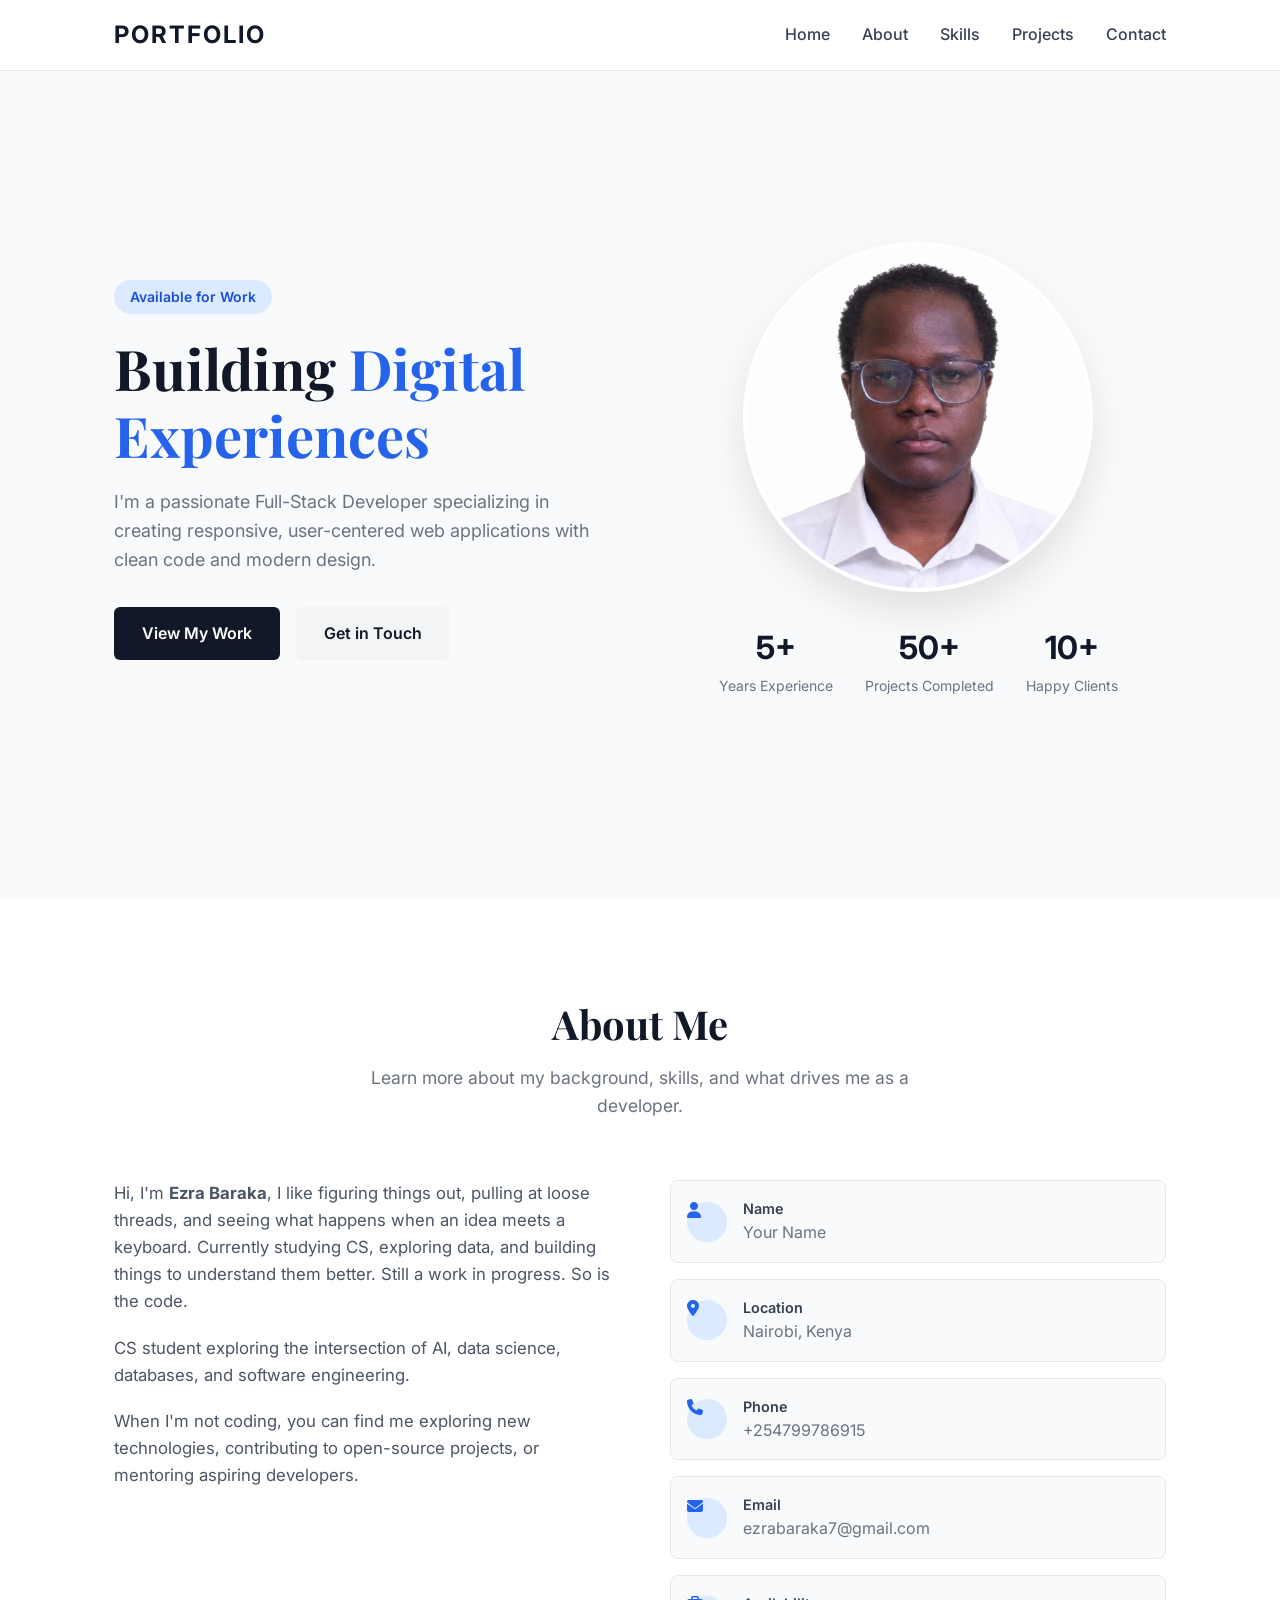
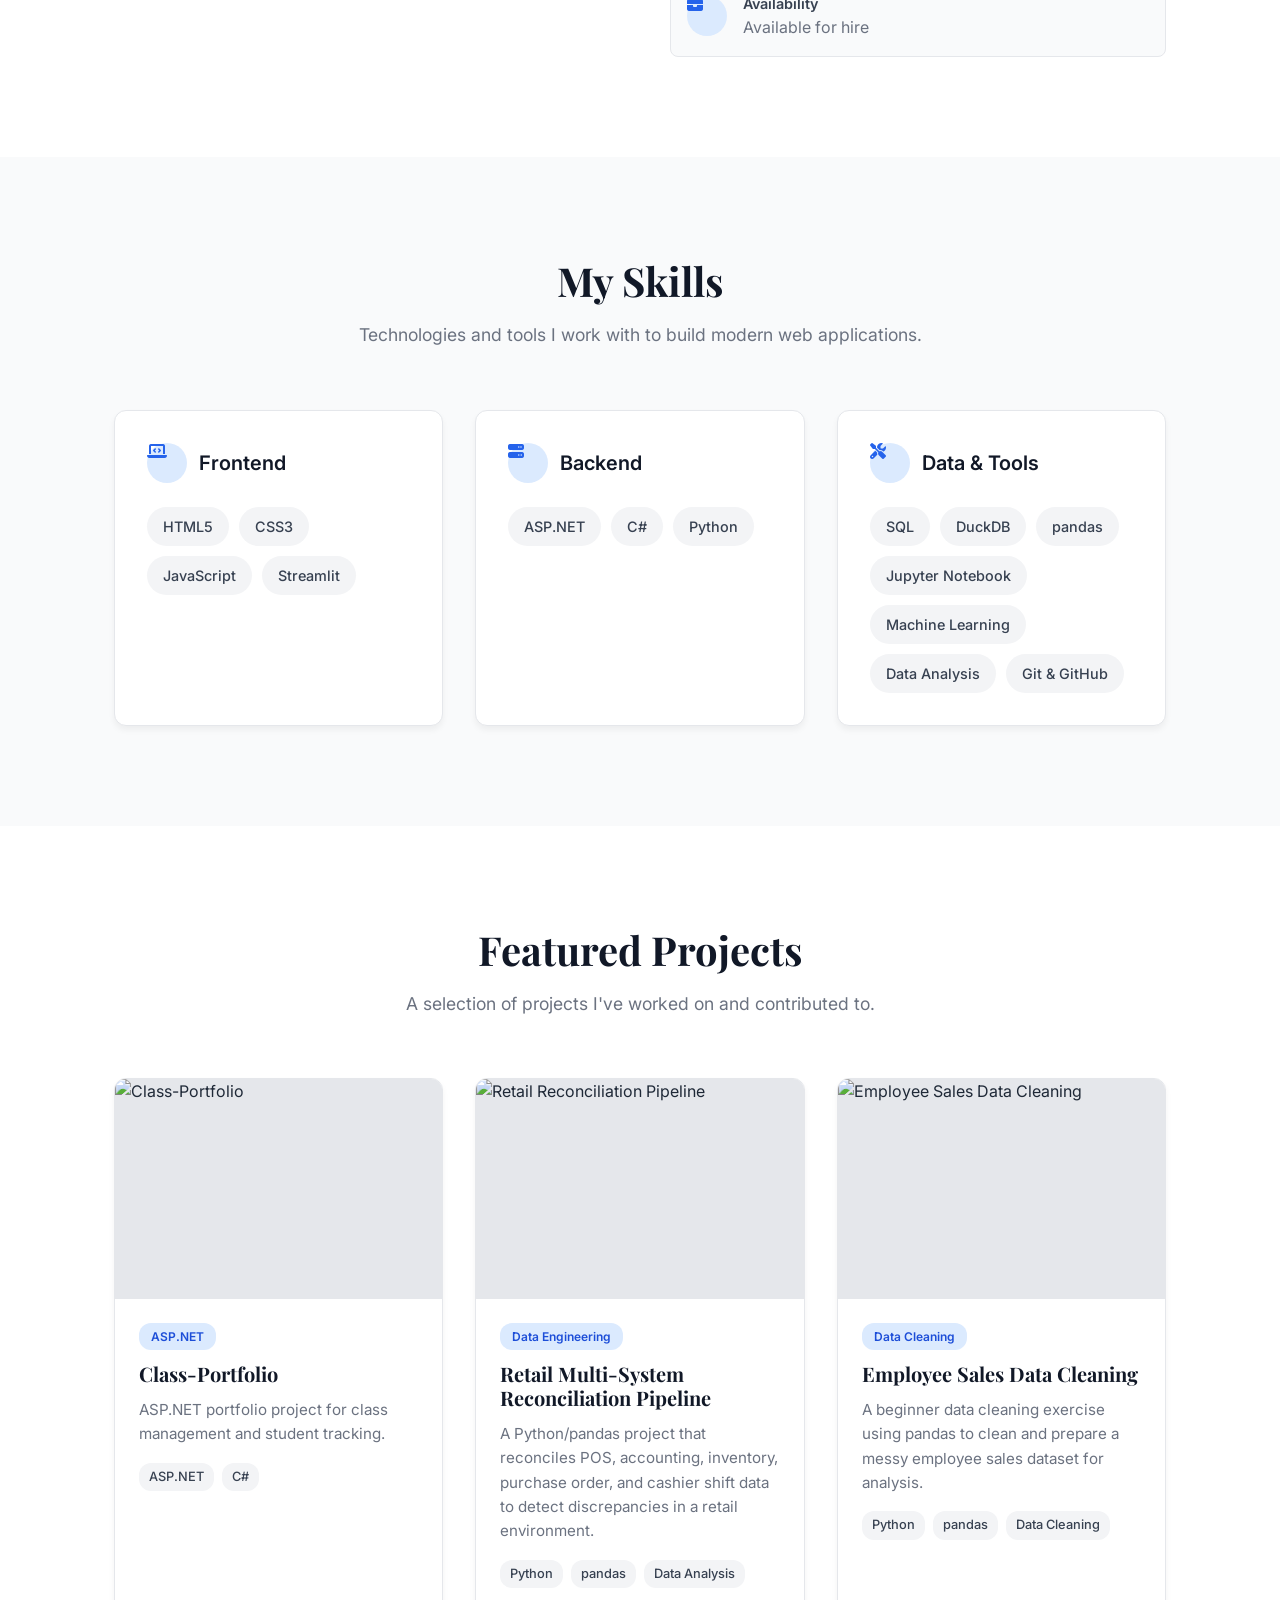
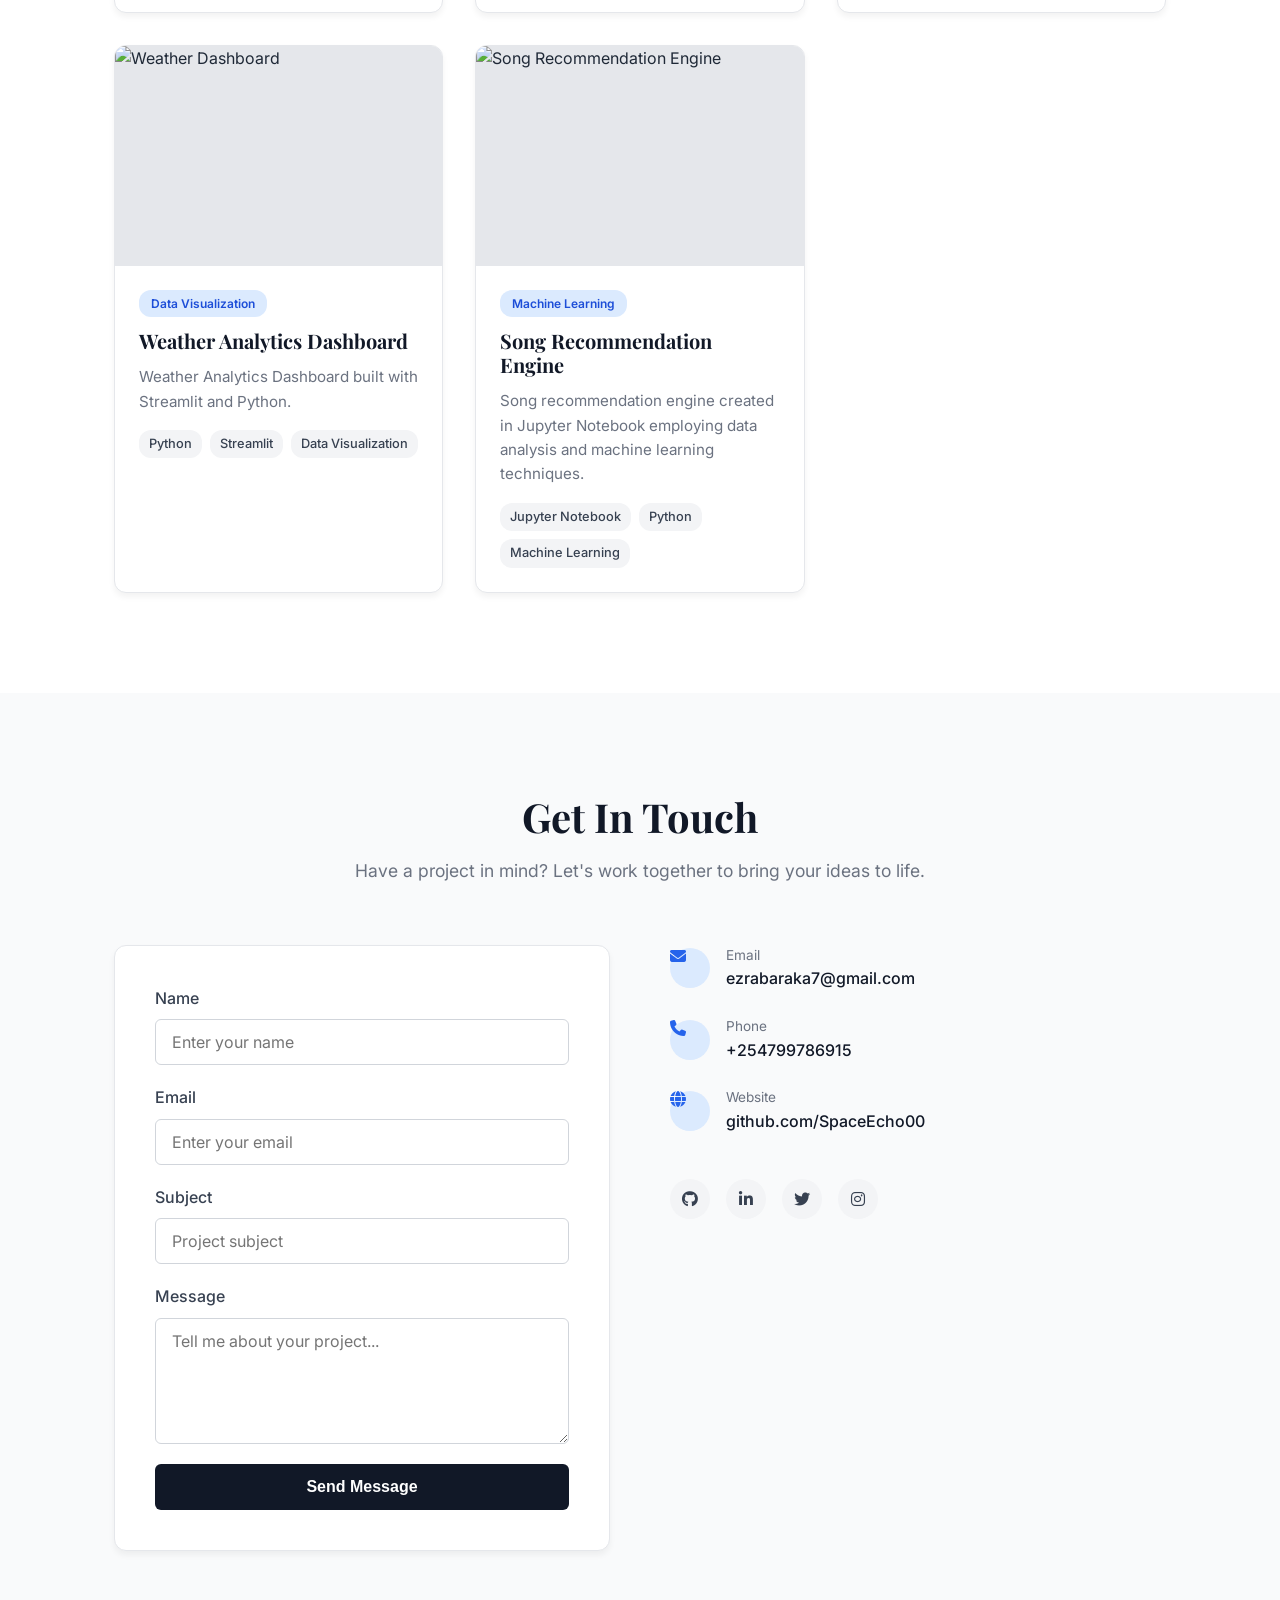
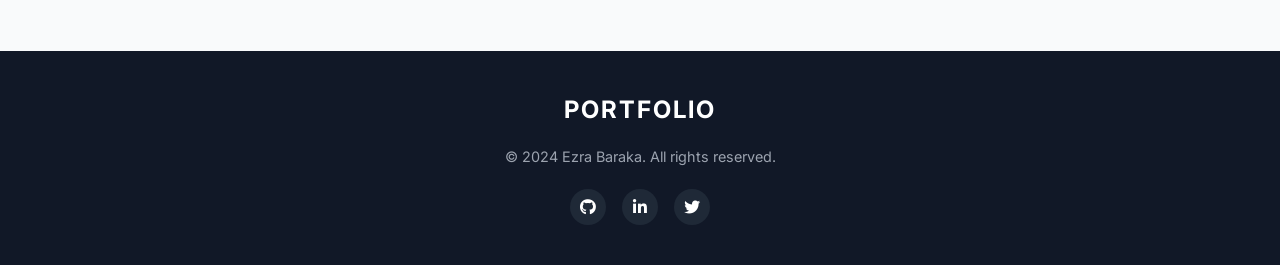
==== index.html @ 54927121 "Add files via upload" ====
<!DOCTYPE html>
<html lang="en">
<head>
    <meta charset="UTF-8">
    <meta name="viewport" content="width=device-width, initial-scale=1.0">
    <meta name="description" content="Professional Portfolio - Software Developer & Designer">
    <title>Portfolio | Professional Developer</title>
    <link rel="stylesheet" href="style.css">
    <link href="https://cdnjs.cloudflare.com/ajax/libs/font-awesome/6.4.0/css/all.min.css" rel="stylesheet">
    <link href="https://fonts.googleapis.com/css2?family=Inter:wght@300;400;500;600;700&family=Playfair+Display:wght@700&display=swap" rel="stylesheet">
</head>
<body>

    <!-- Navigation -->
    <nav class="navbar" id="navbar">
        <div class="nav-container">
            <div class="nav-logo"><span>PORTFOLIO</span></div>
            <ul class="nav-links" id="nav-links">
                <li><a href="#home" class="nav-link">Home</a></li>
                <li><a href="#about" class="nav-link">About</a></li>
                <li><a href="#skills" class="nav-link">Skills</a></li>
                <li><a href="#projects" class="nav-link">Projects</a></li>
                <li><a href="#contact" class="nav-link">Contact</a></li>
            </ul>
            <div class="nav-toggle" id="nav-toggle"><span></span><span></span><span></span></div>
        </div>
    </nav>

    <!-- Hero Section -->
    <section class="hero" id="home">
        <div class="hero-container">
            <div class="hero-content">
                <div class="hero-badge">Available for Work</div>
                <h1 class="hero-title">Building <span class="highlight">Digital Experiences</span></h1>
                <p class="hero-subtitle">I'm a passionate Full-Stack Developer specializing in creating responsive, user-centered web applications with clean code and modern design.</p>
                <div class="hero-actions">
                    <a href="#projects" class="btn btn-primary">View My Work</a>
                    <a href="#contact" class="btn btn-secondary">Get in Touch</a>
                </div>
            </div>
            <div class="hero-visual">
                <div class="hero-image"><img src="images/profile.png" alt="Ezra Baraka" class="profile-img"></div>
                <div class="hero-stats">
                    <div class="stat"><span class="stat-number">5+</span><span class="stat-label">Years Experience</span></div>
                    <div class="stat"><span class="stat-number">50+</span><span class="stat-label">Projects Completed</span></div>
                    <div class="stat"><span class="stat-number">10+</span><span class="stat-label">Happy Clients</span></div>
                </div>
            </div>
        </div>
    </section>

    <!-- About Section -->
    <section class="about" id="about">
        <div class="section-container">
            <div class="section-header">
                <h2 class="section-title">About Me</h2>
                <p class="section-description">Learn more about my background, skills, and what drives me as a developer.</p>
            </div>
            <div class="about-content">
                <div class="about-text">
                    <p>Hi, I'm <strong>Ezra Baraka</strong>, I like figuring things out, pulling at loose threads, and seeing what happens when an idea meets a keyboard. Currently studying CS, exploring data, and building things to understand them better. Still a work in progress. So is the code.</p>
                    <p>CS student exploring the intersection of AI, data science, databases, and software engineering. </p>
                    <p>When I'm not coding, you can find me exploring new technologies, contributing to open-source projects, or mentoring aspiring developers.</p>
                </div>
                <div class="about-details">
                    <div class="detail-item"><i class="fas fa-user detail-icon"></i><div class="detail-text"><span class="detail-label">Name</span><span class="detail-value">Your Name</span></div></div>
                    <div class="detail-item"><i class="fas fa-map-marker-alt detail-icon"></i><div class="detail-text"><span class="detail-label">Location</span><span class="detail-value">Nairobi, Kenya</span></div></div>
                    <div class="detail-item"><i class="fas fa-phone detail-icon"></i><div class="detail-text"><span class="detail-label">Phone</span><span class="detail-value">+254799786915</span></div></div>
                    <div class="detail-item"><i class="fas fa-envelope detail-icon"></i><div class="detail-text"><span class="detail-label">Email</span><span class="detail-value">ezrabaraka7@gmail.com</span></div></div>
                    <div class="detail-item"><i class="fas fa-briefcase detail-icon"></i><div class="detail-text"><span class="detail-label">Availability</span><span class="detail-value">Available for hire</span></div></div>
                </div>
            </div>
        </div>
    </section>



    <!-- Skills Section -->
    <section class="skills" id="skills">
        <div class="section-container">
            <div class="section-header">
                <h2 class="section-title">My Skills</h2>
                <p class="section-description">Technologies and tools I work with to build modern web applications.</p>
            </div>
            <div class="skills-grid">
                <div class="skill-category">
                    <div class="skill-category-header"><i class="fas fa-laptop-code category-icon"></i><span class="category-name">Frontend</span></div>
                    <ul class="skill-list"><li>HTML5</li><li>CSS3</li><li>JavaScript</li><li>Streamlit</li></ul>
                </div>
                <div class="skill-category">
                    <div class="skill-category-header"><i class="fas fa-server category-icon"></i><span class="category-name">Backend</span></div>
                    <ul class="skill-list"><li>ASP.NET</li><li>C#</li><li>Python</li></ul>
                </div>
                              <div class="skill-category">
                    <div class="skill-category-header"><i class="fas fa-tools category-icon"></i><span class="category-name">Data & Tools</span></div>
                    <ul class="skill-list">
                        <li>SQL</li>
                        <li>DuckDB</li>
                        <li>pandas</li>
                        <li>Jupyter Notebook</li>
                        <li>Machine Learning</li>
                        <li>Data Analysis</li>
                        <li>Git & GitHub</li>
                    </ul>
                </div>
            </div> <!-- Closes skills-grid -->
        </div> <!-- Closes section-container -->
    </section> <!-- Closes skills section -->
    <!-- Projects Section -->
    <section class="projects" id="projects">
        <div class="section-container">
            <div class="section-header">
                <h2 class="section-title">Featured Projects</h2>
                <p class="section-description">A selection of projects I've worked on and contributed to.</p>
            </div>
            <div class="projects-grid">
                <div class="project-card">
                    <div class="project-image"><img src="https://via.placeholder.com/400x300?text=Class-Portfolio" alt="Class-Portfolio"><div class="project-overlay"><div class="project-links"><a href="https://github.com/SpaceEcho00/Class-Portfolio" class="project-link"><i class="fas fa-external-link-alt"></i></a><a href="https://github.com/SpaceEcho00/Class-Portfolio" class="project-link"><i class="fab fa-github"></i></a></div></div></div>
                    <div class="project-info"><span class="project-tag">ASP.NET</span><h3 class="project-title">Class-Portfolio</h3><p class="project-description">ASP.NET portfolio project for class management and student tracking.</p><div class="project-tech"><span>ASP.NET</span><span>C#</span></div></div>
                </div>
                <div class="project-card">
                    <div class="project-image"><img src="https://via.placeholder.com/400x300?text=Retail-Reconciliation" alt="Retail Reconciliation Pipeline"><div class="project-overlay"><div class="project-links"><a href="https://github.com/SpaceEcho00/Retail-Multi-System-Reconciliation-Pipeline" class="project-link"><i class="fas fa-external-link-alt"></i></a><a href="https://github.com/SpaceEcho00/Retail-Multi-System-Reconciliation-Pipeline" class="project-link"><i class="fab fa-github"></i></a></div></div></div>
                    <div class="project-info"><span class="project-tag">Data Engineering</span><h3 class="project-title">Retail Multi-System Reconciliation Pipeline</h3><p class="project-description">A Python/pandas project that reconciles POS, accounting, inventory, purchase order, and cashier shift data to detect discrepancies in a retail environment.</p><div class="project-tech"><span>Python</span><span>pandas</span><span>Data Analysis</span></div></div>
                </div>
                <div class="project-card">
                    <div class="project-image"><img src="https://via.placeholder.com/400x300?text=Sales-Data-Cleaning" alt="Employee Sales Data Cleaning"><div class="project-overlay"><div class="project-links"><a href="https://github.com/SpaceEcho00/Employee-Sales-Data-Cleaning" class="project-link"><i class="fas fa-external-link-alt"></i></a><a href="https://github.com/SpaceEcho00/Employee-Sales-Data-Cleaning" class="project-link"><i class="fab fa-github"></i></a></div></div></div>
                    <div class="project-info"><span class="project-tag">Data Cleaning</span><h3 class="project-title">Employee Sales Data Cleaning</h3><p class="project-description">A beginner data cleaning exercise using pandas to clean and prepare a messy employee sales dataset for analysis.</p><div class="project-tech"><span>Python</span><span>pandas</span><span>Data Cleaning</span></div></div>
                </div>
                <div class="project-card">
                    <div class="project-image"><img src="https://via.placeholder.com/400x300?text=Weather-Dashboard" alt="Weather Dashboard"><div class="project-overlay"><div class="project-links"><a href="https://github.com/SpaceEcho00/weather-dashboard" class="project-link"><i class="fas fa-external-link-alt"></i></a><a href="https://github.com/SpaceEcho00/weather-dashboard" class="project-link"><i class="fab fa-github"></i></a></div></div></div>
                    <div class="project-info"><span class="project-tag">Data Visualization</span><h3 class="project-title">Weather Analytics Dashboard</h3><p class="project-description">Weather Analytics Dashboard built with Streamlit and Python.</p><div class="project-tech"><span>Python</span><span>Streamlit</span><span>Data Visualization</span></div></div>
                </div>
                <div class="project-card">
                    <div class="project-image"><img src="https://via.placeholder.com/400x300?text=Song-Recommendation" alt="Song Recommendation Engine"><div class="project-overlay"><div class="project-links"><a href="https://github.com/SpaceEcho00/Song-recommendation-engine" class="project-link"><i class="fas fa-external-link-alt"></i></a><a href="https://github.com/SpaceEcho00/Song-recommendation-engine" class="project-link"><i class="fab fa-github"></i></a></div></div></div>
                    <div class="project-info"><span class="project-tag">Machine Learning</span><h3 class="project-title">Song Recommendation Engine</h3><p class="project-description">Song recommendation engine created in Jupyter Notebook employing data analysis and machine learning techniques.</p><div class="project-tech"><span>Jupyter Notebook</span><span>Python</span><span>Machine Learning</span></div></div>
                </div>
            </div>
        </div>
    </section>


    <!-- Contact Section -->
    <section class="contact" id="contact">
        <div class="section-container">
            <div class="section-header">
                <h2 class="section-title">Get In Touch</h2>
                <p class="section-description">Have a project in mind? Let's work together to bring your ideas to life.</p>
            </div>
            <div class="contact-content">
                <div class="contact-form-container">
                    <form action="#" class="contact-form" id="contact-form">
                        <div class="form-group"><label for="name" class="form-label">Name</label><input type="text" id="name" name="name" class="form-input" placeholder="Enter your name" required></div>
                        <div class="form-group"><label for="email" class="form-label">Email</label><input type="email" id="email" name="email" class="form-input" placeholder="Enter your email" required></div>
                        <div class="form-group"><label for="subject" class="form-label">Subject</label><input type="text" id="subject" name="subject" class="form-input" placeholder="Project subject" required></div>
                        <div class="form-group"><label for="message" class="form-label">Message</label><textarea id="message" name="message" class="form-textarea" rows="5" placeholder="Tell me about your project..." required></textarea></div>
                        <button type="submit" class="btn btn-primary btn-full">Send Message</button>
                    </form>
                </div>
                <div class="contact-info">
                    <div class="contact-item"><i class="fas fa-envelope contact-icon"></i><div class="contact-text"><span class="contact-label">Email</span><span class="contact-value">ezrabaraka7@gmail.com</span></div></div>
                    <div class="contact-item"><i class="fas fa-phone contact-icon"></i><div class="contact-text"><span class="contact-label">Phone</span><span class="contact-value">+254799786915</span></div></div>
                    <div class="contact-item"><i class="fas fa-globe contact-icon"></i><div class="contact-text"><span class="contact-label">Website</span><span class="contact-value">github.com/SpaceEcho00</span></div></div>
                    <div class="social-links"><a href="https://github.com/SpaceEcho00" class="social-link"><i class="fab fa-github"></i></a><a href="#" class="social-link"><i class="fab fa-linkedin-in"></i></a><a href="#" class="social-link"><i class="fab fa-twitter"></i></a><a href="#" class="social-link"><i class="fab fa-instagram"></i></a></div>
                </div>
            </div>
        </div>
    </section>

    <!-- Footer -->
    <footer class="footer">
        <div class="section-container">
            <div class="footer-content"><div class="footer-logo">PORTFOLIO</div><p class="footer-text">&copy; 2024 Ezra Baraka. All rights reserved.</p><div class="footer-socials"><a href="#" class="footer-social"><i class="fab fa-github"></i></a><a href="#" class="footer-social"><i class="fab fa-linkedin-in"></i></a><a href="#" class="footer-social"><i class="fab fa-twitter"></i></a></div></div>
        </div>
    </footer>

    <script src="script.js"></script>
</body>
</html>
---- style.css ----
/* --- RESET & BASE --- */
* { margin: 0; padding: 0; box-sizing: border-box; }
html { scroll-behavior: smooth; }
body {
    font-family: 'Inter', sans-serif;
    line-height: 1.6;
    color: #1f2937;
    background-color: #ffffff;
}
h1, h2, h3, h4 { font-family: 'Playfair Display', serif; font-weight: 700; line-height: 1.2; }
a { text-decoration: none; color: inherit; }
ul { list-style: none; }
img { max-width: 100%; height: auto; display: block; }

/* --- GLOBAL CONTAINER --- */
.section-container {
    max-width: 1100px;
    margin: 0 auto;
    padding: 0 24px;
}
.section-header { text-align: center; margin-bottom: 60px; }
.section-title { font-size: 2.5rem; color: #111827; margin-bottom: 16px; }
.section-description { font-size: 1.1rem; color: #6b7280; max-width: 600px; margin: 0 auto; }

/* --- NAVIGATION --- */
.navbar {
    position: fixed; top: 0; width: 100%;
    background: rgba(255, 255, 255, 0.95); backdrop-filter: blur(10px);
    z-index: 1000; border-bottom: 1px solid #e5e7eb;
}
.nav-container {
    max-width: 1100px; margin: 0 auto; padding: 0 24px;
    display: flex; justify-content: space-between; align-items: center; height: 70px;
}
.nav-logo { font-size: 1.5rem; font-weight: 700; letter-spacing: 2px; color: #111827; }
.nav-links { display: flex; gap: 32px; }
.nav-link { font-weight: 500; color: #374151; transition: color 0.3s ease; }
.nav-link:hover { color: #111827; }
.nav-toggle { display: none; flex-direction: column; gap: 6px; cursor: pointer; }
.nav-toggle span { width: 24px; height: 2px; background-color: #111827; transition: all 0.3s ease; }

/* --- HERO SECTION --- */
.hero {
    min-height: 100vh; display: flex; align-items: center;
    padding-top: 100px; padding-bottom: 60px; background-color: #f9fafb;
}
.hero-container {
    max-width: 1100px; margin: 0 auto; padding: 0 24px;
    display: grid; grid-template-columns: 1fr 1fr; gap: 60px; align-items: center;
}
.hero-badge {
    display: inline-block; padding: 6px 16px; background-color: #dbeafe;
    color: #1d4ed8; border-radius: 20px; font-size: 0.875rem; font-weight: 600; margin-bottom: 20px;
}
.hero-title { font-size: 3.5rem; color: #111827; margin-bottom: 20px; }
.highlight { color: #2563eb; }
.hero-subtitle { font-size: 1.125rem; color: #6b7280; margin-bottom: 32px; max-width: 500px; }
.hero-actions { display: flex; gap: 16px; }

/* Center the profile image and make it a circle */
.hero-visual { display: flex; flex-direction: column; align-items: center; }
.hero-image { position: relative; margin-bottom: 30px; }
.profile-img {
    width: 350px; height: 350px; object-fit: cover; border-radius: 50%;
    box-shadow: 0 20px 40px rgba(0, 0, 0, 0.1); border: 4px solid #ffffff;
}
.hero-stats { display: flex; gap: 32px; }
.stat { text-align: center; }
.stat-number { display: block; font-size: 2rem; font-weight: 700; color: #111827; }
.stat-label { font-size: 0.875rem; color: #6b7280; }

/* --- BUTTONS --- */
.btn {
    display: inline-flex; align-items: center; justify-content: center;
    padding: 14px 28px; border: none; border-radius: 6px;
    font-size: 1rem; font-weight: 600; cursor: pointer; transition: all 0.3s ease;
}
.btn-primary { background-color: #111827; color: #ffffff; }
.btn-primary:hover { background-color: #374151; transform: translateY(-2px); }
.btn-secondary { background-color: #f3f4f6; color: #111827; }
.btn-secondary:hover { background-color: #e5e7eb; transform: translateY(-2px); }
.btn-full { width: 100%; }

/* --- ABOUT SECTION --- */
.about { padding: 100px 0; background-color: #ffffff; }
.about-content { display: grid; grid-template-columns: 1fr 1fr; gap: 60px; align-items: start; }
.about-text p { margin-bottom: 20px; color: #4b5563; font-size: 1.05rem; }
.about-details { display: flex; flex-direction: column; gap: 16px; }
.detail-item {
    display: flex; align-items: center; gap: 16px;
    padding: 16px; background-color: #f9fafb; border-radius: 8px; border: 1px solid #e5e7eb;
}
.detail-icon {
    width: 40px; height: 40px; background-color: #dbeafe; color: #2563eb;
    border-radius: 50%; display: flex; align-items: center; justify-content: center; flex-shrink: 0;
}
.detail-text { display: flex; flex-direction: column; }
.detail-label { font-weight: 600; color: #374151; font-size: 0.9rem;}
.detail-value { color: #6b7280; }

/* --- SKILLS SECTION --- */
.skills { padding: 100px 0; background-color: #f9fafb; }
.skills-grid { display: grid; grid-template-columns: repeat(auto-fit, minmax(300px, 1fr)); gap: 32px; }
.skill-category {
    background-color: #ffffff; padding: 32px; border-radius: 12px;
    box-shadow: 0 4px 6px rgba(0, 0, 0, 0.05); border: 1px solid #e5e7eb;
}
.skill-category-header { display: flex; align-items: center; gap: 12px; margin-bottom: 24px; }
.category-icon {
    width: 40px; height: 40px; background-color: #dbeafe; color: #2563eb;
    border-radius: 50%; display: flex; align-items: center; justify-content: center; flex-shrink: 0;
}
.category-name { font-size: 1.25rem; font-weight: 600; color: #111827; }
.skill-list { display: flex; flex-wrap: wrap; gap: 10px; }
.skill-list li {
    padding: 8px 16px; background-color: #f3f4f6; color: #374151;
    border-radius: 20px; font-size: 0.9rem; font-weight: 500;
}

/* --- PROJECTS SECTION --- */
.projects { padding: 100px 0; background-color: #ffffff; }
.projects-grid { display: grid; grid-template-columns: repeat(auto-fit, minmax(320px, 1fr)); gap: 32px; }
.project-card {
    background-color: #ffffff; border-radius: 12px; overflow: hidden;
    box-shadow: 0 4px 6px rgba(0, 0, 0, 0.05); border: 1px solid #e5e7eb;
    transition: transform 0.3s ease, box-shadow 0.3s ease;
}
.project-card:hover { transform: translateY(-8px); box-shadow: 0 20px 40px rgba(0, 0, 0, 0.1); }
.project-image { position: relative; height: 220px; overflow: hidden; background-color: #e5e7eb; }
.project-image img { width: 100%; height: 100%; object-fit: cover; transition: transform 0.5s ease; }
.project-card:hover .project-image img { transform: scale(1.05); }
.project-overlay {
    position: absolute; inset: 0; background: rgba(0, 0, 0, 0.7);
    display: flex; align-items: center; justify-content: center;
    opacity: 0; transition: opacity 0.3s ease;
}
.project-card:hover .project-overlay { opacity: 1; }
.project-links { display: flex; gap: 12px; }
.project-link {
    width: 40px; height: 40px; background-color: #ffffff; color: #111827;
    border-radius: 50%; display: flex; align-items: center; justify-content: center; transition: transform 0.3s ease;
}
.project-link:hover { transform: scale(1.1); }
.project-info { padding: 24px; }
.project-tag {
    display: inline-block; padding: 4px 12px; background-color: #dbeafe;
    color: #1d4ed8; border-radius: 12px; font-size: 0.75rem; font-weight: 600; margin-bottom: 12px;
}
.project-title { font-size: 1.25rem; color: #111827; margin-bottom: 12px; }
.project-description { color: #6b7280; font-size: 0.95rem; margin-bottom: 16px; }
.project-tech { display: flex; flex-wrap: wrap; gap: 8px; }
.project-tech span {
    padding: 4px 10px; background-color: #f3f4f6; color: #374151;
    border-radius: 12px; font-size: 0.8rem; font-weight: 500;
}

/* --- CONTACT SECTION --- */
.contact { padding: 100px 0; background-color: #f9fafb; }
.contact-content { display: grid; grid-template-columns: 1fr 1fr; gap: 60px; align-items: start; }
.contact-form {
    background-color: #ffffff; padding: 40px; border-radius: 12px;
    box-shadow: 0 4px 6px rgba(0, 0, 0, 0.05); border: 1px solid #e5e7eb;
}
.form-group { margin-bottom: 20px; display: flex; flex-direction: column; gap: 8px; }
.form-label { font-weight: 500; color: #374151; text-align: left; }
.form-input, .form-textarea {
    width: 100%; padding: 12px 16px; border: 1px solid #d1d5db;
    border-radius: 6px; font-family: inherit; font-size: 1rem; transition: border-color 0.3s ease;
}
.form-input:focus, .form-textarea:focus { outline: none; border-color: #2563eb; }

.contact-info { display: flex; flex-direction: column; gap: 24px; }
.contact-item { display: flex; align-items: center; gap: 16px; }
.contact-icon {
    width: 40px; height: 40px; background-color: #dbeafe; color: #2563eb;
    border-radius: 50%; display: flex; align-items: center; justify-content: center; flex-shrink: 0;
}
.contact-text { display: flex; flex-direction: column; text-align: left; }
.contact-label { font-size: 0.85rem; color: #6b7280; }
.contact-value { font-weight: 500; color: #111827; }
.social-links { display: flex; gap: 16px; margin-top: 20px; }
.social-link {
    width: 40px; height: 40px; background-color: #f3f4f6; color: #374151;
    border-radius: 50%; display: flex; align-items: center; justify-content: center; transition: all 0.3s ease;
}
.social-link:hover { background-color: #111827; color: #ffffff; }

/* --- FOOTER --- */
.footer { padding: 40px 0; background-color: #111827; color: #ffffff; }
.footer-content { text-align: center; }
.footer-logo { font-size: 1.5rem; font-weight: 700; letter-spacing: 2px; margin-bottom: 16px; }
.footer-text { color: #9ca3af; margin-bottom: 20px; font-size: 0.9rem; }
.footer-socials { display: flex; justify-content: center; gap: 16px; }
.footer-social {
    width: 36px; height: 36px; background-color: #1f2937; color: #ffffff;
    border-radius: 50%; display: flex; align-items: center; justify-content: center; transition: all 0.3s ease;
}
.footer-social:hover { background-color: #2563eb; }

/* --- RESPONSIVE (MOBILE) --- */
@media (max-width: 968px) {
    .hero-container, .about-content, .contact-content { grid-template-columns: 1fr; gap: 40px; }
    .hero-title { font-size: 2.75rem; }
    .hero-visual { margin-top: 40px; }
    .profile-img { width: 250px; height: 250px; }
    
    .nav-links {
        position: fixed; top: 70px; left: -100%; width: 100%; height: calc(100vh - 70px);
        background-color: #ffffff; flex-direction: column; align-items: center;
        justify-content: center; transition: left 0.3s ease; box-shadow: 0 10px 15px rgba(0, 0, 0, 0.1);
    }
    .nav-links.active { left: 0; }
    .nav-toggle { display: flex; }
    .hero-stats { flex-wrap: wrap; justify-content: center; }
}
@media (max-width: 480px) {
    .hero-title { font-size: 2rem; }
    .section-title { font-size: 2rem; }
}
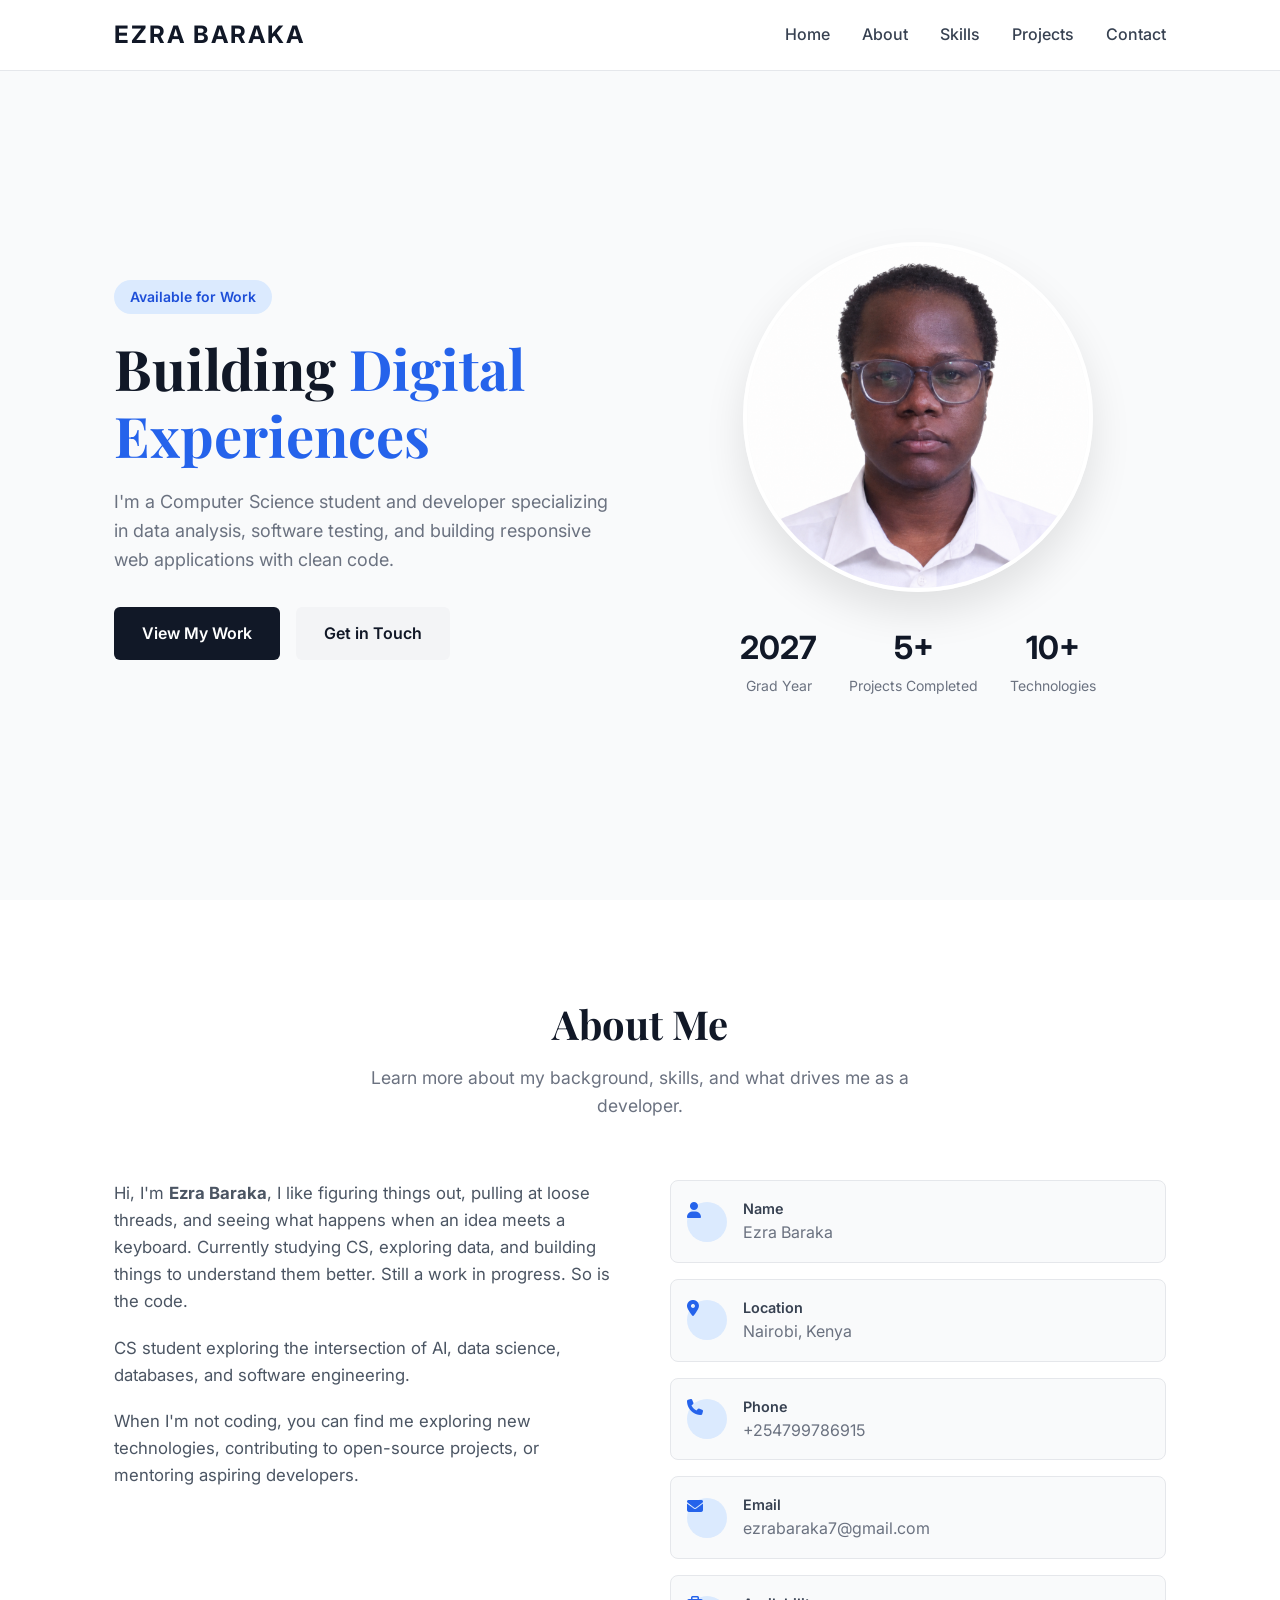
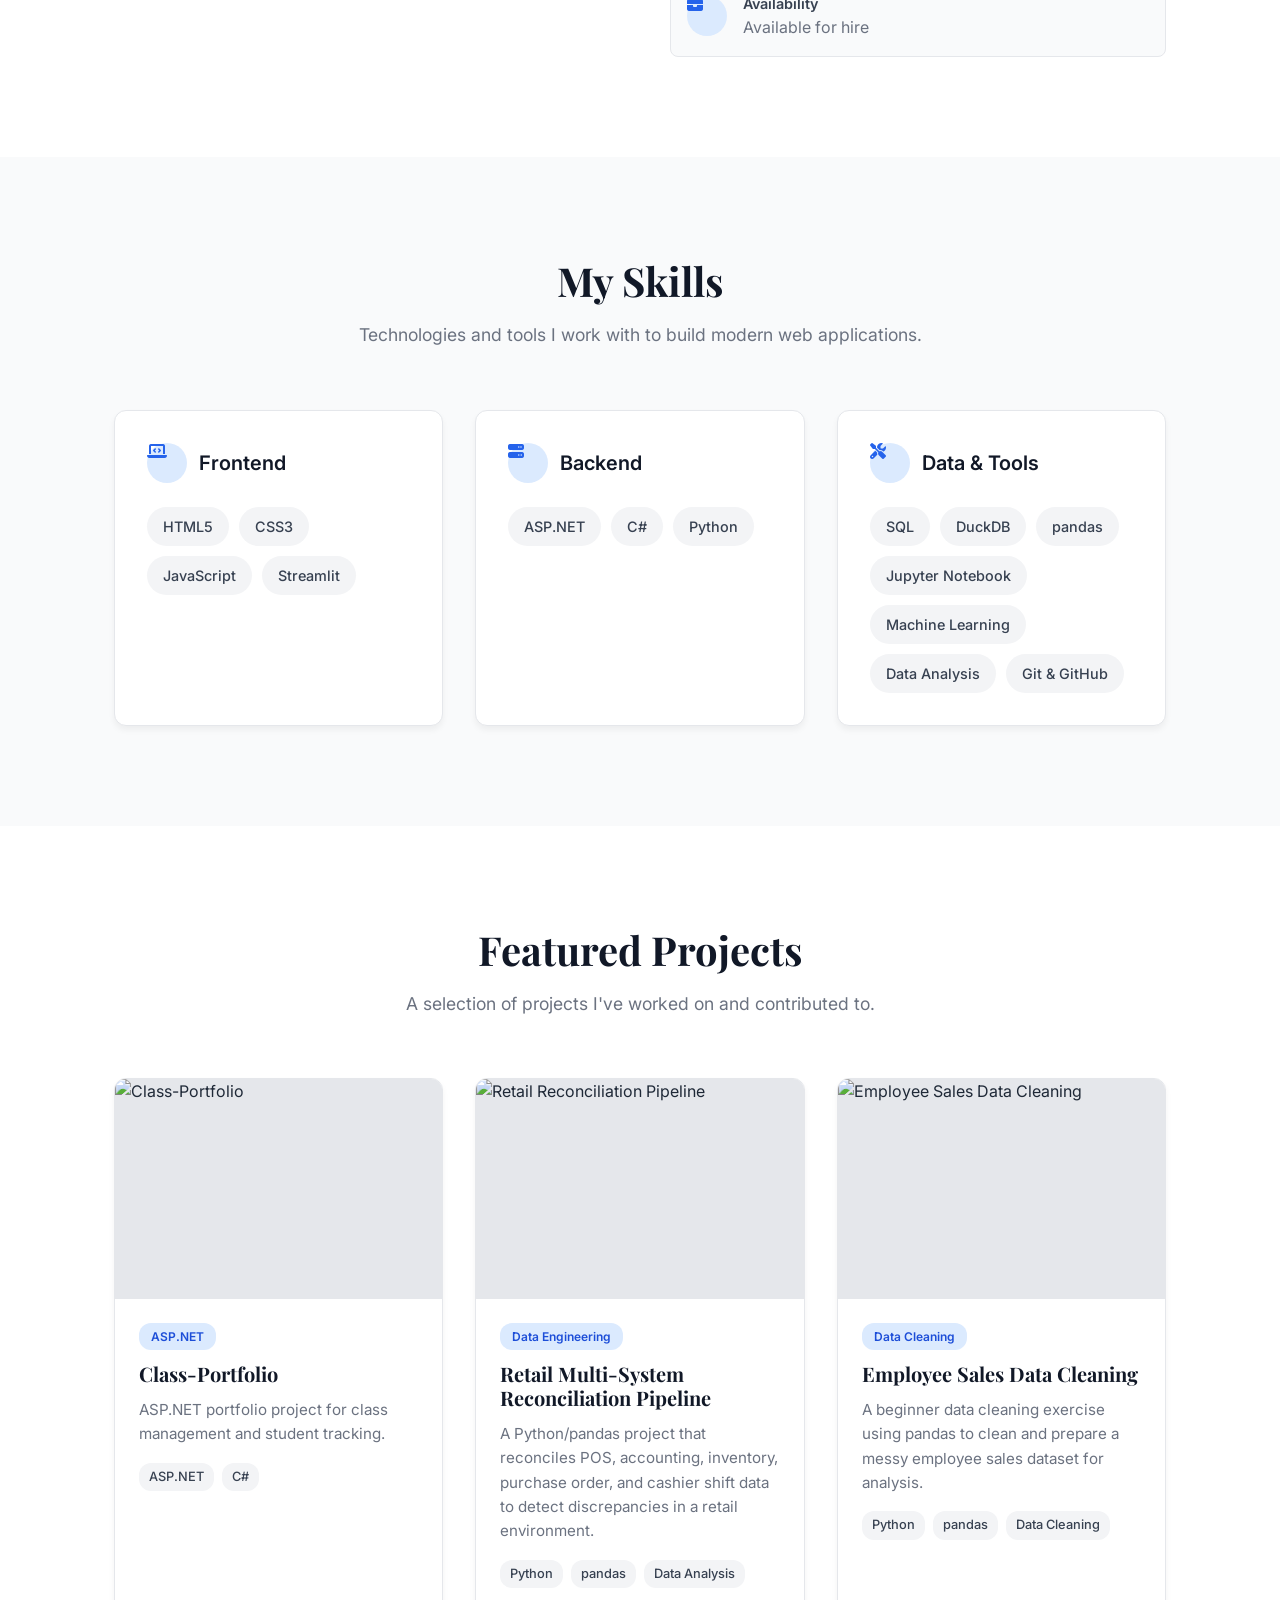
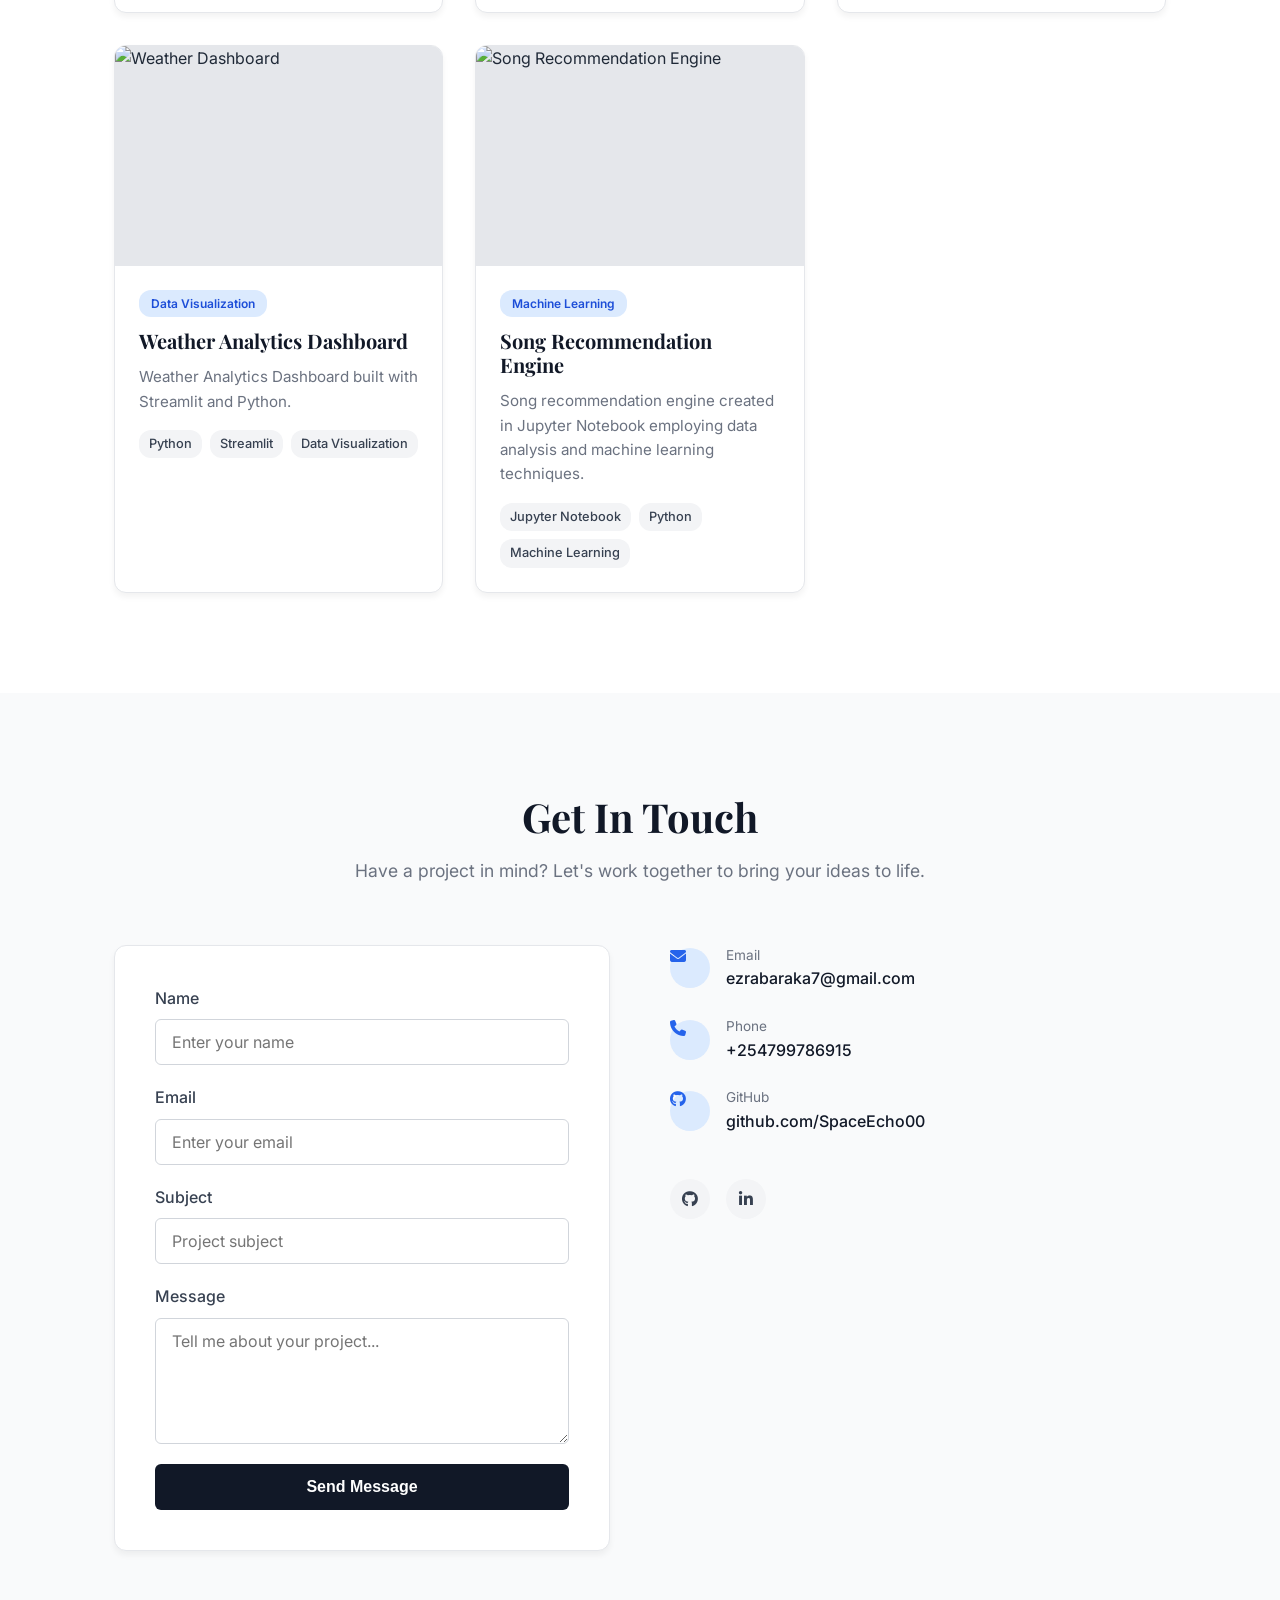
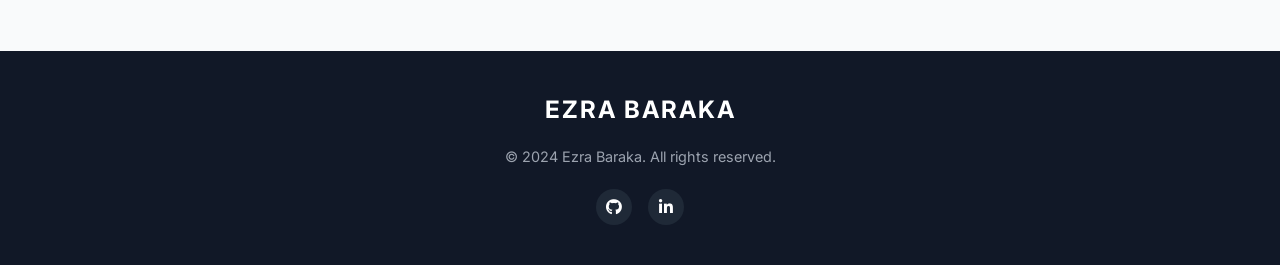
==== commit ae252f4f: "Update fmt.Println message from 'Hello' to 'Goodbye'" ====
--- a/index.html
+++ b/index.html
@@ -3,8 +3,8 @@
 <head>
     <meta charset="UTF-8">
     <meta name="viewport" content="width=device-width, initial-scale=1.0">
-    <meta name="description" content="Professional Portfolio - Software Developer & Designer">
-    <title>Portfolio | Professional Developer</title>
+    <meta name="description" content="Professional Portfolio - Software Developer & Data Analyst">
+    <title>Ezra Baraka | Portfolio</title>
     <link rel="stylesheet" href="style.css">
     <link href="https://cdnjs.cloudflare.com/ajax/libs/font-awesome/6.4.0/css/all.min.css" rel="stylesheet">
     <link href="https://fonts.googleapis.com/css2?family=Inter:wght@300;400;500;600;700&family=Playfair+Display:wght@700&display=swap" rel="stylesheet">
@@ -14,7 +14,7 @@
     <!-- Navigation -->
     <nav class="navbar" id="navbar">
         <div class="nav-container">
-            <div class="nav-logo"><span>PORTFOLIO</span></div>
+            <div class="nav-logo"><span>EZRA BARAKA</span></div>
             <ul class="nav-links" id="nav-links">
                 <li><a href="#home" class="nav-link">Home</a></li>
                 <li><a href="#about" class="nav-link">About</a></li>
@@ -32,7 +32,7 @@
             <div class="hero-content">
                 <div class="hero-badge">Available for Work</div>
                 <h1 class="hero-title">Building <span class="highlight">Digital Experiences</span></h1>
-                <p class="hero-subtitle">I'm a passionate Full-Stack Developer specializing in creating responsive, user-centered web applications with clean code and modern design.</p>
+                <p class="hero-subtitle">I'm a Computer Science student and developer specializing in data analysis, software testing, and building responsive web applications with clean code.</p>
                 <div class="hero-actions">
                     <a href="#projects" class="btn btn-primary">View My Work</a>
                     <a href="#contact" class="btn btn-secondary">Get in Touch</a>
@@ -41,9 +41,9 @@
             <div class="hero-visual">
                 <div class="hero-image"><img src="images/profile.png" alt="Ezra Baraka" class="profile-img"></div>
                 <div class="hero-stats">
-                    <div class="stat"><span class="stat-number">5+</span><span class="stat-label">Years Experience</span></div>
-                    <div class="stat"><span class="stat-number">50+</span><span class="stat-label">Projects Completed</span></div>
-                    <div class="stat"><span class="stat-number">10+</span><span class="stat-label">Happy Clients</span></div>
+                    <div class="stat"><span class="stat-number">2027</span><span class="stat-label">Grad Year</span></div>
+                    <div class="stat"><span class="stat-number">5+</span><span class="stat-label">Projects Completed</span></div>
+                    <div class="stat"><span class="stat-number">10+</span><span class="stat-label">Technologies</span></div>
                 </div>
             </div>
         </div>
@@ -63,7 +63,7 @@
                     <p>When I'm not coding, you can find me exploring new technologies, contributing to open-source projects, or mentoring aspiring developers.</p>
                 </div>
                 <div class="about-details">
-                    <div class="detail-item"><i class="fas fa-user detail-icon"></i><div class="detail-text"><span class="detail-label">Name</span><span class="detail-value">Your Name</span></div></div>
+                    <div class="detail-item"><i class="fas fa-user detail-icon"></i><div class="detail-text"><span class="detail-label">Name</span><span class="detail-value">Ezra Baraka</span></div></div>
                     <div class="detail-item"><i class="fas fa-map-marker-alt detail-icon"></i><div class="detail-text"><span class="detail-label">Location</span><span class="detail-value">Nairobi, Kenya</span></div></div>
                     <div class="detail-item"><i class="fas fa-phone detail-icon"></i><div class="detail-text"><span class="detail-label">Phone</span><span class="detail-value">+254799786915</span></div></div>
                     <div class="detail-item"><i class="fas fa-envelope detail-icon"></i><div class="detail-text"><span class="detail-label">Email</span><span class="detail-value">ezrabaraka7@gmail.com</span></div></div>
@@ -72,8 +72,6 @@
             </div>
         </div>
     </section>
-
-
 
     <!-- Skills Section -->
     <section class="skills" id="skills">
@@ -91,7 +89,7 @@
                     <div class="skill-category-header"><i class="fas fa-server category-icon"></i><span class="category-name">Backend</span></div>
                     <ul class="skill-list"><li>ASP.NET</li><li>C#</li><li>Python</li></ul>
                 </div>
-                              <div class="skill-category">
+                <div class="skill-category">
                     <div class="skill-category-header"><i class="fas fa-tools category-icon"></i><span class="category-name">Data & Tools</span></div>
                     <ul class="skill-list">
                         <li>SQL</li>
@@ -103,9 +101,10 @@
                         <li>Git & GitHub</li>
                     </ul>
                 </div>
-            </div> <!-- Closes skills-grid -->
-        </div> <!-- Closes section-container -->
-    </section> <!-- Closes skills section -->
+            </div>
+        </div>
+    </section>
+
     <!-- Projects Section -->
     <section class="projects" id="projects">
         <div class="section-container">
@@ -138,7 +137,6 @@
         </div>
     </section>
 
-
     <!-- Contact Section -->
     <section class="contact" id="contact">
         <div class="section-container">
@@ -159,8 +157,11 @@
                 <div class="contact-info">
                     <div class="contact-item"><i class="fas fa-envelope contact-icon"></i><div class="contact-text"><span class="contact-label">Email</span><span class="contact-value">ezrabaraka7@gmail.com</span></div></div>
                     <div class="contact-item"><i class="fas fa-phone contact-icon"></i><div class="contact-text"><span class="contact-label">Phone</span><span class="contact-value">+254799786915</span></div></div>
-                    <div class="contact-item"><i class="fas fa-globe contact-icon"></i><div class="contact-text"><span class="contact-label">Website</span><span class="contact-value">github.com/SpaceEcho00</span></div></div>
-                    <div class="social-links"><a href="https://github.com/SpaceEcho00" class="social-link"><i class="fab fa-github"></i></a><a href="#" class="social-link"><i class="fab fa-linkedin-in"></i></a><a href="#" class="social-link"><i class="fab fa-twitter"></i></a><a href="#" class="social-link"><i class="fab fa-instagram"></i></a></div>
+                    <div class="contact-item"><i class="fab fa-github contact-icon"></i><div class="contact-text"><span class="contact-label">GitHub</span><span class="contact-value">github.com/SpaceEcho00</span></div></div>
+                    <div class="social-links">
+                        <a href="https://github.com/SpaceEcho00" target="_blank" class="social-link"><i class="fab fa-github"></i></a>
+                        <a href="https://www.linkedin.com/in/ezra-baraka-432252267/" target="_blank" class="social-link"><i class="fab fa-linkedin-in"></i></a>
+                    </div>
                 </div>
             </div>
         </div>
@@ -169,7 +170,14 @@
     <!-- Footer -->
     <footer class="footer">
         <div class="section-container">
-            <div class="footer-content"><div class="footer-logo">PORTFOLIO</div><p class="footer-text">&copy; 2024 Ezra Baraka. All rights reserved.</p><div class="footer-socials"><a href="#" class="footer-social"><i class="fab fa-github"></i></a><a href="#" class="footer-social"><i class="fab fa-linkedin-in"></i></a><a href="#" class="footer-social"><i class="fab fa-twitter"></i></a></div></div>
+            <div class="footer-content">
+                <div class="footer-logo">EZRA BARAKA</div>
+                <p class="footer-text">&copy; 2024 Ezra Baraka. All rights reserved.</p>
+                <div class="footer-socials">
+                    <a href="https://github.com/SpaceEcho00" target="_blank" class="footer-social"><i class="fab fa-github"></i></a>
+                    <a href="https://www.linkedin.com/in/ezra-baraka-432252267/" target="_blank" class="footer-social"><i class="fab fa-linkedin-in"></i></a>
+                </div>
+            </div>
         </div>
     </footer>
 
